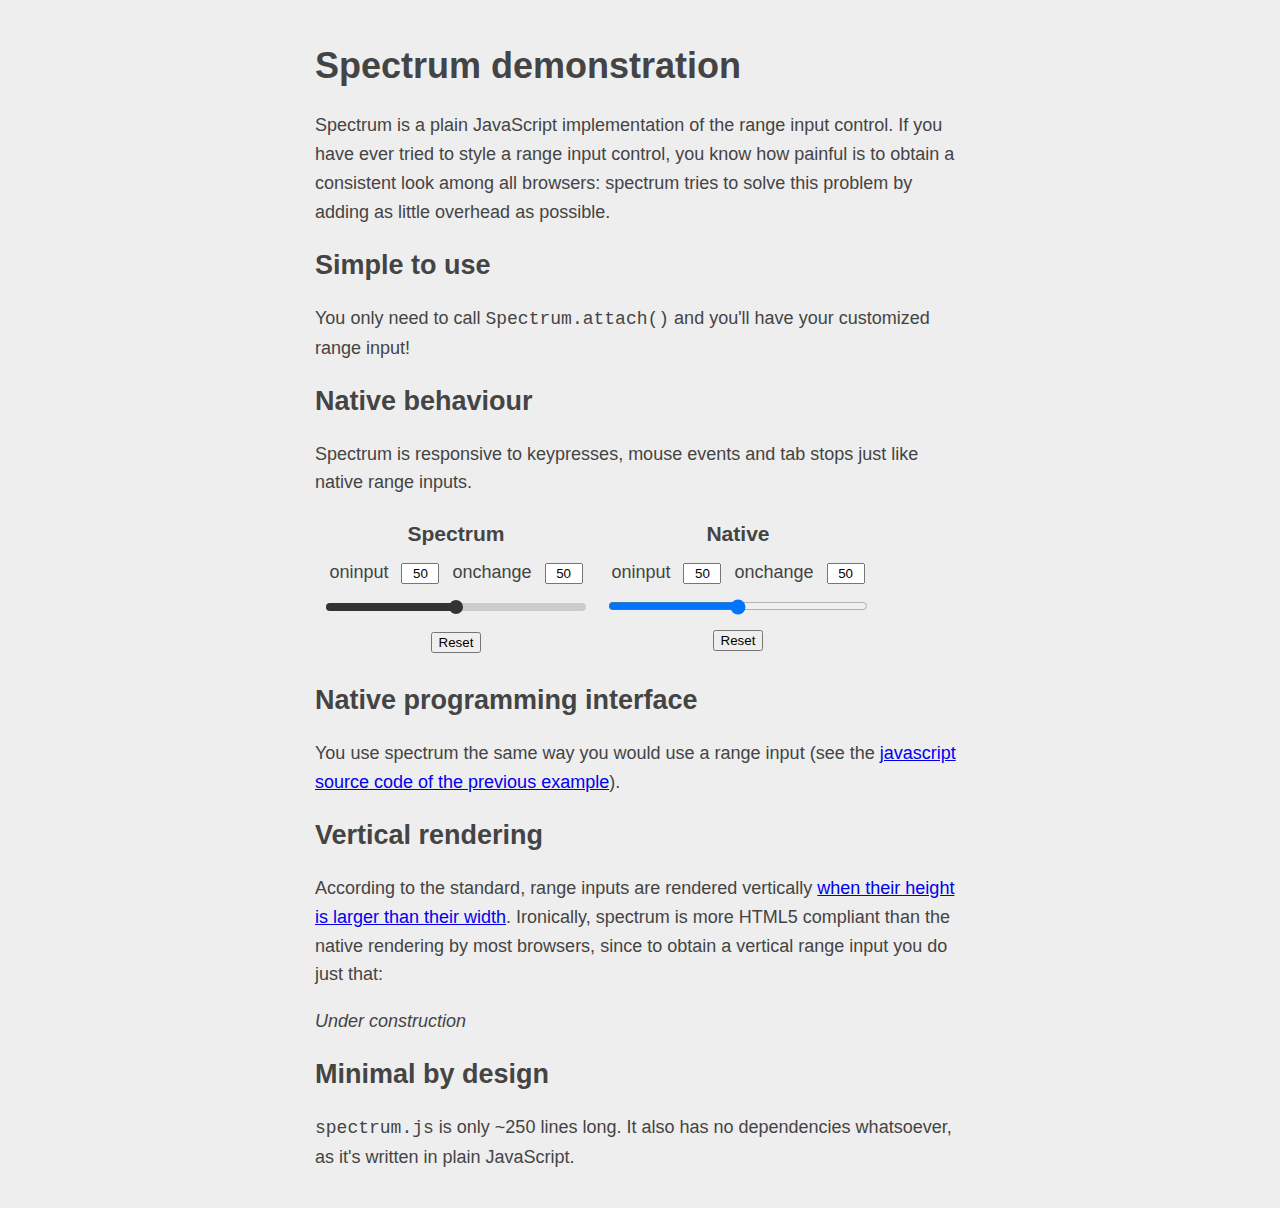
==== examples/spectrum/index.html @ b274de66 "Reshaped repo, added example for spectrum and fixed a few bugs" ====
<!DOCTYPE html>
<html>
    <head>
        <meta charset="UTF-8">
        <link rel="stylesheet" type="text/css" href="style.css">
        <script type="text/javascript" src="../../script/spectrum.js"></script>
        <script type="text/javascript" src="script.js" async></script>
        <title>Spectrum demonstration</title>
    </head>

    <body>
        <h1>Spectrum demonstration</h1>
        <p>Spectrum is a plain JavaScript implementation of the range input
        control. If you have ever tried to style a range input control, you
        know how painful is to obtain a consistent look among all browsers:
        spectrum tries to solve this problem by adding as little overhead as
        possible.</p>

        <h2>Simple to use</h2>
        <p>You only need to call <span class="mono">Spectrum.attach()</span>
        and you'll have your customized range input!</p>
        
        <h2>Native behaviour</h2>
        <p>Spectrum is responsive to keypresses, mouse events and tab stops
        just like native range inputs.</p>
        <div class="table">
            <div class="tr">
                <h3>Spectrum</h3>
                <h3>Native</h3>
            </div>
            <div class="tr">
                <form id="spectrum">
                    <div>
                        <label for="spectrum-input">oninput</label> 
                        <input type="text" readonly id="spectrum-input" 
                                                    class="percent" maxlength="3">

                        <label for="spectrum-change">onchange</label>
                        <input type="text" readonly id="spectrum-change" 
                                                    class="percent" maxlength="3">
                    </div>
                    <input id="spectrum-range" type="range">
                    <button id="spectrum-reset" type="button">
                        Reset 
                    </button>
                </form>
                <form id="natural">
                    <div>
                        <label for="natural-input">oninput</label> 
                        <input type="text" readonly id="natural-input" 
                                                    class="percent" maxlength="3">

                        <label for="natural-change">onchange</label>
                        <input type="text" readonly id="natural-change" 
                                                    class="percent" maxlength="3">
                    </div>
                    <input id="natural-range" type="range">
                    <button id="natural-reset" type="button">
                        Reset 
                    </button>
                </form>
            </div>
        </div>

        <h2>Native programming interface</h2> 
        <p>You use spectrum the same way you would use a range input (see the
        <a href="script.js">javascript source code of the previous example</a>).</p>

        <h2>Vertical rendering</h2>
        <p>According to the standard, range inputs are rendered vertically <a
            href="https://www.w3.org/TR/html5/forms.html#range-state-(type=range)">
        when their height is larger than their width</a>. Ironically, spectrum
        is more HTML5 compliant than the native rendering by most browsers, since
        to obtain a vertical range input you do just that:</p>

        <p><em>Under construction</em></p>

        <h2>Minimal by design</h2>
        <p><span class="mono">spectrum.js</span> is only ~250 lines long. It
        also has no dependencies whatsoever, as it's written in plain
        JavaScript.</p>
    </body>

</html>
---- examples/spectrum/style.css ----
html 
{
    display: table;
    margin: 20px auto;
}

body
{
    background-color: #EEE;
    color: #444;
    font-family: Calibri, Candara, Segoe, Segoe UI, Optima, Arial, sans-serif; 
    font-size: 18px;
    line-height: 1.6;
    max-width: 650px;
    padding: 0 15px;
}

span.mono
{
    font-family: Droid Sans Mono, monospace;
}

h1, h2, h3
{
    line-height: 1.2;
}

form {
    text-align: center;
    margin-bottom: 20px;
}

form label {
    margin: 0 4px;
}

form input[type=text] {
    text-align: center;
    max-width: 30px;
    margin: 0 4px;
}

form input[type=range] {
    width: 260px;
    display: block;
    padding-top: 2px;
    margin: 10px auto;
    background: inherit;
}

.table {
    display: table;
    text-align: center;
    width: 650px;
}

.tr {
    display: table-row:
}

.tr form, .tr h3 {
    padding: 6px;
    display: table-cell;
    width: 270px;
}

.spectrum {
    position: relative;
    display: block;
    padding: 6px 0;
    margin: 10px auto;
}

.spectrum .track {
    width: inherit;
    height: 8px;
    border-radius: 4px;
    background: #CCC;
}

.spectrum .thumb {
    position: absolute;
    width: 14px;
    height: 14px;
    border-radius: 7px;
    top: 3px;
    background: #333;
}

.spectrum .fill {
    position: absolute;
    top: 6px;
    height: 8px;
    border-radius: 4px;
    background: #333;
}
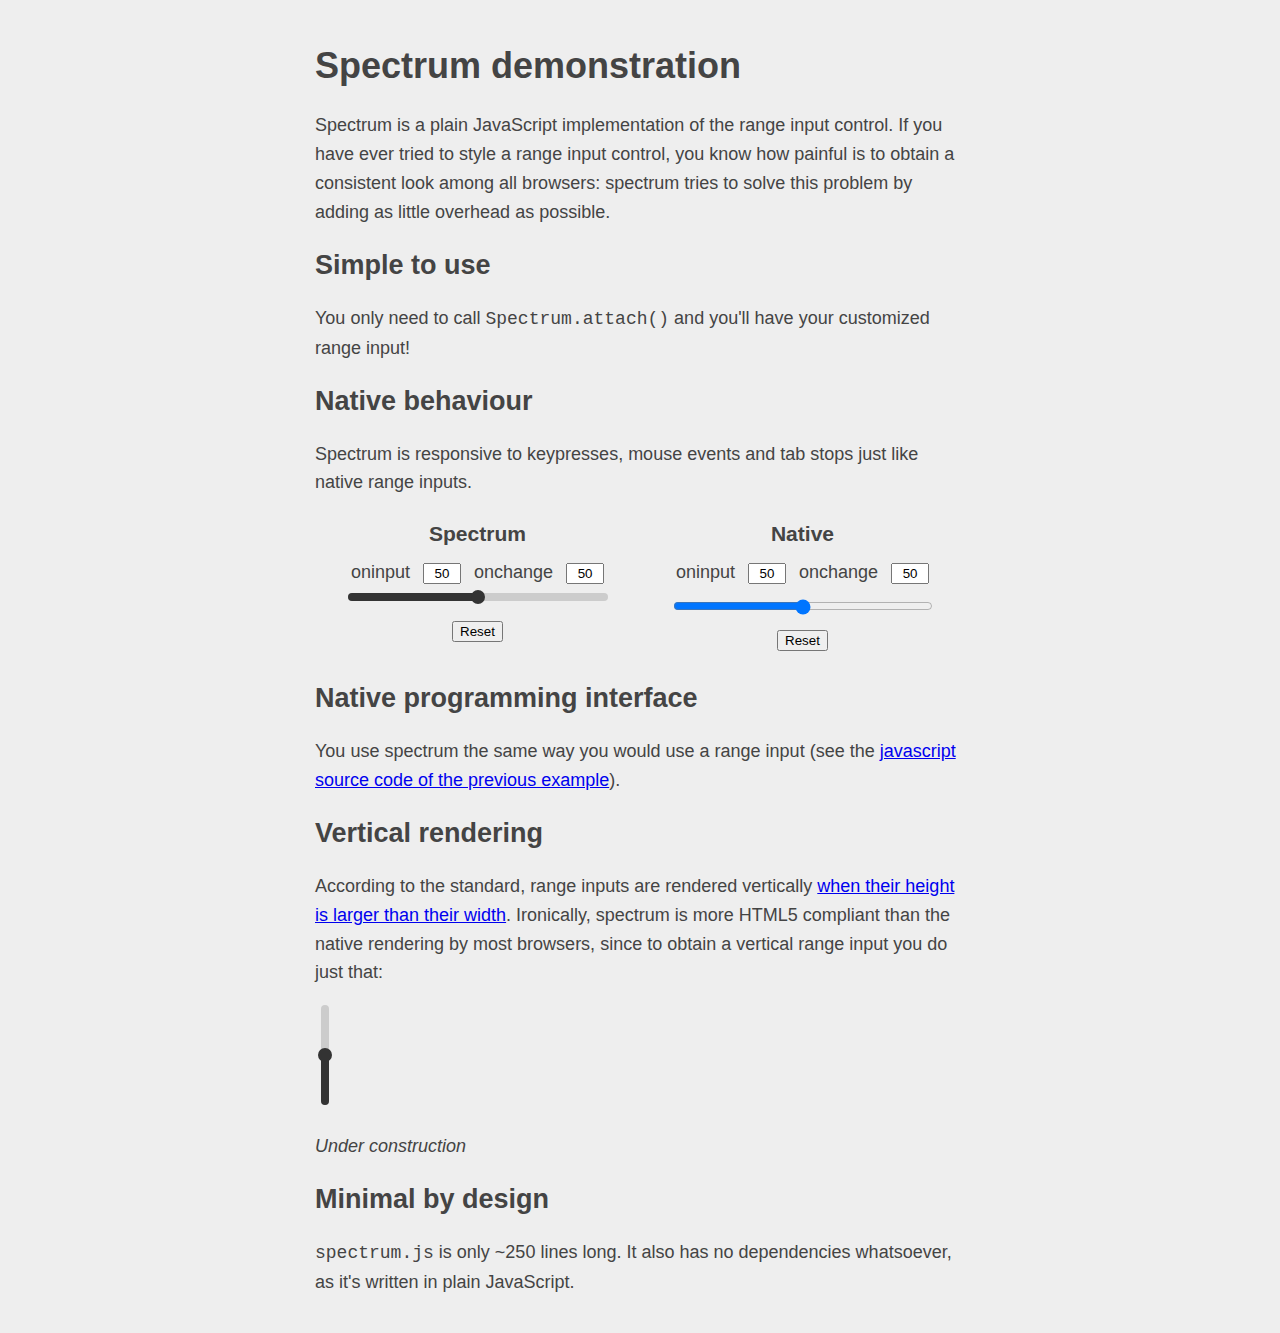
==== commit 993dff1f: "Improved example, updated spectrum.js with skin support" ====
--- a/examples/spectrum/index.html
+++ b/examples/spectrum/index.html
@@ -2,6 +2,7 @@
 <html>
     <head>
         <meta charset="UTF-8">
+        <link rel="stylesheet" type="text/css" href="spectrum.css">
         <link rel="stylesheet" type="text/css" href="style.css">
         <script type="text/javascript" src="../../script/spectrum.js"></script>
         <script type="text/javascript" src="script.js" async></script>
@@ -24,11 +25,11 @@
         <p>Spectrum is responsive to keypresses, mouse events and tab stops
         just like native range inputs.</p>
         <div class="table">
-            <div class="tr">
+            <div>
                 <h3>Spectrum</h3>
                 <h3>Native</h3>
             </div>
-            <div class="tr">
+            <div>
                 <form id="spectrum">
                     <div>
                         <label for="spectrum-input">oninput</label> 
@@ -39,23 +40,23 @@
                         <input type="text" readonly id="spectrum-change" 
                                                     class="percent" maxlength="3">
                     </div>
-                    <input id="spectrum-range" type="range">
+                    <input id="spectrum-demo1" type="range">
                     <button id="spectrum-reset" type="button">
                         Reset 
                     </button>
                 </form>
-                <form id="natural">
+                <form id="native">
                     <div>
-                        <label for="natural-input">oninput</label> 
-                        <input type="text" readonly id="natural-input" 
+                        <label for="native-input">oninput</label> 
+                        <input type="text" readonly id="native-input" 
                                                     class="percent" maxlength="3">
 
-                        <label for="natural-change">onchange</label>
-                        <input type="text" readonly id="natural-change" 
+                        <label for="native-change">onchange</label>
+                        <input type="text" readonly id="native-change" 
                                                     class="percent" maxlength="3">
                     </div>
-                    <input id="natural-range" type="range">
-                    <button id="natural-reset" type="button">
+                    <input id="native-range" type="range">
+                    <button id="native-reset" type="button">
                         Reset 
                     </button>
                 </form>
@@ -73,6 +74,8 @@
         is more HTML5 compliant than the native rendering by most browsers, since
         to obtain a vertical range input you do just that:</p>
 
+        <input type="range" id="spectrum-demo2">
+
         <p><em>Under construction</em></p>
 
         <h2>Minimal by design</h2>
--- a/examples/spectrum/spectrum.css
+++ b/examples/spectrum/spectrum.css
@@ -0,0 +1,72 @@
+.spectrum
+{
+    position: relative;
+    display: inline-block;
+}
+
+.spectrum-horizontal
+{
+    padding: 6px 0;
+}
+
+.spectrum-vertical
+{
+    padding: 0 6px;
+}
+
+.spectrum .track 
+{
+    border-radius: 4px;
+    background: #CCC;
+}
+
+.spectrum .track-horizontal
+{
+    height: 8px;
+    width: inherit;
+}
+
+.spectrum .track-vertical
+{
+    height: inherit;
+    width: 8px;
+}
+
+.spectrum .thumb 
+{
+    position: absolute;
+    width: 14px;
+    height: 14px;
+    border-radius: 7px;
+    background: #333;
+}
+
+.spectrum .thumb-horizontal
+{
+    top: 3px;
+}
+
+.spectrum .thumb-vertical
+{
+    left: 3px;
+}
+
+.spectrum .fill 
+{
+    position: absolute;
+    border-radius: 4px;
+    background: #333;
+}
+
+.spectrum .fill-horizontal
+{
+    top: 6px;
+    height: 8px;
+}
+
+.spectrum .fill-vertical
+{
+    left: 6px;
+    bottom: 0;
+    width: 8px;
+}
--- a/examples/spectrum/style.css
+++ b/examples/spectrum/style.css
@@ -15,7 +15,7 @@
     padding: 0 15px;
 }
 
-span.mono
+.mono
 {
     font-family: Droid Sans Mono, monospace;
 }
@@ -25,22 +25,26 @@
     line-height: 1.2;
 }
 
-form {
+form 
+{
     text-align: center;
     margin-bottom: 20px;
 }
 
-form label {
+form label 
+{
     margin: 0 4px;
 }
 
-form input[type=text] {
+form input[type=text] 
+{
     text-align: center;
     max-width: 30px;
     margin: 0 4px;
 }
 
-form input[type=range] {
+form input[type=range] 
+{
     width: 260px;
     display: block;
     padding-top: 2px;
@@ -48,49 +52,33 @@
     background: inherit;
 }
 
-.table {
+.table 
+{
     display: table;
     text-align: center;
     width: 650px;
 }
 
-.tr {
-    display: table-row:
+.table > div 
+{
+    display: table-row;
 }
 
-.tr form, .tr h3 {
+#spectrum, #native, .table > div h3 
+{
     padding: 6px;
     display: table-cell;
     width: 270px;
 }
 
-.spectrum {
-    position: relative;
+#spectrum-demo2
+{
+    height: 100px;
+    width: 0px;
+}
+
+.spectrum.demo1
+{
     display: block;
-    padding: 6px 0;
     margin: 10px auto;
 }
-
-.spectrum .track {
-    width: inherit;
-    height: 8px;
-    border-radius: 4px;
-    background: #CCC;
-}
-
-.spectrum .thumb {
-    position: absolute;
-    width: 14px;
-    height: 14px;
-    border-radius: 7px;
-    top: 3px;
-    background: #333;
-}
-
-.spectrum .fill {
-    position: absolute;
-    top: 6px;
-    height: 8px;
-    border-radius: 4px;
-    background: #333;
-}
